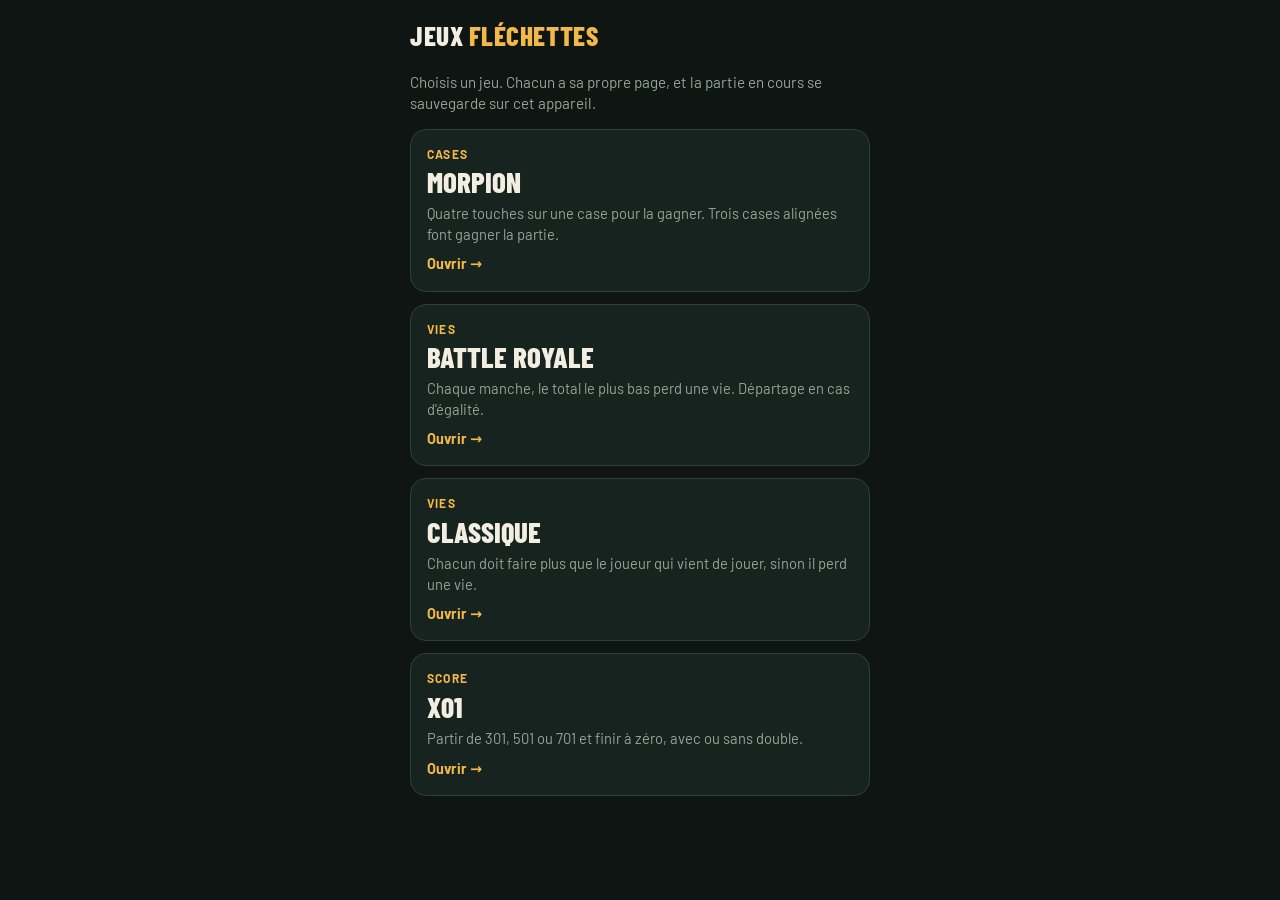
==== index.html @ 3ac0a820 "Add files via upload" ====
<!doctype html>
<html lang="fr">
<head>
<meta charset="utf-8">
<meta name="viewport" content="width=device-width, initial-scale=1, viewport-fit=cover">
<title>Jeux fléchettes</title>
<meta name="description" content="Page principale : morpion, battle royale, classique et X01 à fléchettes.">
<meta name="theme-color" content="#0E1512">
<link rel="icon" href="assets/favicon.svg" type="image/svg+xml">
<link rel="preconnect" href="https://fonts.googleapis.com">
<link rel="preconnect" href="https://fonts.gstatic.com" crossorigin>
<link rel="stylesheet" href="https://fonts.googleapis.com/css2?family=Barlow+Condensed:wght@700;800&family=Barlow:wght@400;600;700&display=swap">
<link rel="stylesheet" href="assets/style.css">
</head>
<body>
<noscript><p class="noscript">Cette page a besoin de JavaScript pour fonctionner.</p></noscript>
<main>
  <header class="top">
    <h1 class="brand">Jeux <span>fléchettes</span></h1>
  </header>
  <p class="intro">Choisis un jeu. Chacun a sa propre page, et la partie en cours se sauvegarde sur cet appareil.</p>

  <nav class="games" aria-label="Jeux">
    <a class="game" href="morpion/">
      <span class="tag">Cases</span>
      <h2>Morpion</h2>
      <p>Quatre touches sur une case pour la gagner. Trois cases alignées font gagner la partie.</p>
      <span class="go">Ouvrir →</span>
    </a>
    <a class="game" href="battle-royale/">
      <span class="tag">Vies</span>
      <h2>Battle royale</h2>
      <p>Chaque manche, le total le plus bas perd une vie. Départage en cas d'égalité.</p>
      <span class="go">Ouvrir →</span>
    </a>
    <a class="game" href="classique/">
      <span class="tag">Vies</span>
      <h2>Classique</h2>
      <p>Chacun doit faire plus que le joueur qui vient de jouer, sinon il perd une vie.</p>
      <span class="go">Ouvrir →</span>
    </a>
    <a class="game" href="x01/">
      <span class="tag">Score</span>
      <h2>X01</h2>
      <p>Partir de 301, 501 ou 701 et finir à zéro, avec ou sans double.</p>
      <span class="go">Ouvrir →</span>
    </a>
  </nav>
</main>
</body>
</html>
---- assets/style.css ----
/* Plan : une salle de fléchettes le soir. Fond vert très sombre, panneaux un peu
   plus clairs, deux couleurs d'équipe franches (rouge et vert menthe), or pour la
   bulle et les actions. Barlow Condensed pour les chiffres, Barlow pour le texte.
   Une seule face, sombre, avec toutes les couleurs déclarées explicitement. */
:root{
  --bg:#0E1512;
  --panel:#17231E;
  --panel-2:#1F2F28;
  --line:#2D4039;
  --ink:#F3EEE2;
  --muted:#93A59B;
  --a:#FF5C4D;
  --b:#3FD29A;
  --gold:#F2B84B;
  --display:"Barlow Condensed","Arial Narrow",Impact,sans-serif;
  --body:"Barlow",system-ui,-apple-system,"Segoe UI",Roboto,sans-serif;
  color-scheme:dark;
}
*{box-sizing:border-box}
html{background:var(--bg)}
body{
  margin:0;
  min-height:100%;
  background:var(--bg);
  color:var(--ink);
  font-family:var(--body);
  font-size:16px;
  line-height:1.4;
  padding-left:max(16px,env(safe-area-inset-left,0px));
  padding-right:max(16px,env(safe-area-inset-right,0px));
  padding-block:14px 28px;
  -webkit-font-smoothing:antialiased;
}
main{max-width:460px;margin:0 auto;display:grid;gap:14px}
button{font:inherit;color:inherit;cursor:pointer;touch-action:manipulation;-webkit-tap-highlight-color:transparent;border:0;background:none;padding:0}
button:disabled{opacity:.4;cursor:default}
.btn:focus-visible,.cell:focus-visible,.toggle:focus-visible,.mult button:focus-visible,.key:focus-visible{outline:2px solid var(--gold);outline-offset:2px}

.top{display:flex;align-items:center;justify-content:space-between;gap:12px;min-height:44px}
.brand{margin:0;font-family:var(--display);font-weight:800;font-size:1.7rem;line-height:1;text-transform:uppercase;letter-spacing:.02em}
.brand span{color:var(--gold)}

.btn{min-height:48px;padding:12px 14px;border-radius:12px;background:var(--panel-2);border:1px solid var(--line);font-weight:600;font-size:1rem;text-align:center;transition:transform .08s}
.btn:active{transform:scale(.97)}
.btn.primary{background:var(--gold);border-color:var(--gold);color:#1A1405;font-family:var(--display);font-weight:800;font-size:1.3rem;text-transform:uppercase;letter-spacing:.04em}
.btn.ghost{background:transparent;border-color:var(--line);font-size:.95rem;padding:8px 14px;min-height:40px}

[data-screen]{display:grid;gap:14px}
.card{background:var(--panel);border:1px solid var(--line);border-radius:16px;padding:16px;display:grid;gap:12px;min-width:0}
.card p{margin:0;color:var(--muted);font-size:.95rem}
.sect{margin:0;font-family:var(--display);font-weight:800;font-size:1.6rem;text-transform:uppercase;line-height:1}
.note{margin:0;color:var(--muted);font-size:.9rem;min-height:1.2em}
.hint{margin:0;color:var(--muted);font-size:.9rem}

.field{display:grid;gap:6px}
.field input{width:100%;min-width:0;min-height:48px;padding:12px 14px;font:inherit;font-size:1.1rem;color:var(--ink);background:var(--bg);border:1px solid var(--line);border-radius:10px}
.field input:focus{outline:2px solid var(--gold);outline-offset:0}
.field.ra input{box-shadow:inset 6px 0 0 var(--a)}
.field.rb input{box-shadow:inset 6px 0 0 var(--b)}
.flabel,.field label{font-size:.8rem;font-weight:700;color:var(--muted);text-transform:uppercase;letter-spacing:.08em}

.plist{display:grid;gap:8px}
.prowin{display:grid;grid-template-columns:minmax(0,1fr) auto;gap:8px;align-items:center}
.plist input{width:100%;min-width:0;min-height:48px;padding:12px 14px;font:inherit;font-size:1.05rem;color:var(--ink);background:var(--bg);border:1px solid var(--line);border-radius:10px}
.plist input:focus{outline:2px solid var(--gold);outline-offset:0}
.plist .rm{min-width:48px;min-height:48px;font-size:1.3rem;padding:0}
.stepper{display:grid;grid-template-columns:56px minmax(0,1fr) 56px;gap:10px;align-items:center}
.stepper .btn{padding:8px;font-size:1.4rem;min-height:48px}
.stepper output{text-align:center;font-family:var(--display);font-weight:800;font-size:2.4rem;line-height:1}

.toggle{width:100%;min-height:56px;display:flex;align-items:center;justify-content:space-between;gap:12px;padding:10px 14px;background:var(--bg);border:1px solid var(--line);border-radius:10px;text-align:left}
.toggle b{display:block;font-weight:700}
.toggle small{display:block;color:var(--muted);font-size:.85rem}
.sw{flex:none;position:relative;width:48px;height:28px;border-radius:999px;background:var(--line);transition:background .2s}
.sw::after{content:"";position:absolute;top:4px;left:4px;width:20px;height:20px;border-radius:50%;background:var(--ink);transition:transform .2s}
.toggle[aria-pressed="true"] .sw{background:var(--gold)}
.toggle[aria-pressed="true"] .sw::after{transform:translateX(20px);background:#1A1405}

.scores{display:grid;grid-template-columns:1fr 1fr;gap:10px}
.team{--c:var(--a);min-width:0;display:grid;gap:8px;padding:12px;background:var(--panel);border:1px solid var(--line);border-radius:14px;transition:border-color .2s,background .2s}
.team[data-t="1"]{--c:var(--b)}
.team.active{background:var(--panel-2);border-color:var(--c);box-shadow:0 0 0 1px var(--c)}
.tname{font-weight:700;font-size:1.05rem;color:var(--c);white-space:nowrap;overflow:hidden;text-overflow:ellipsis}
.tnums{display:flex;gap:14px;color:var(--muted);font-size:.78rem;text-transform:uppercase;letter-spacing:.06em}
.tnums span{display:flex;flex-direction:column;line-height:1}
.tnums b{font-family:var(--display);font-size:1.7rem;font-weight:800;color:var(--ink);letter-spacing:0;margin-bottom:2px}

.status{display:flex;align-items:center;justify-content:space-between;gap:12px;min-height:40px}
.turn{font-family:var(--display);font-weight:700;font-size:1.3rem;text-transform:uppercase;letter-spacing:.03em;white-space:nowrap;overflow:hidden;text-overflow:ellipsis;min-width:0}
.count{flex:none;color:var(--muted);font-weight:600;font-size:.95rem;white-space:nowrap}

.mult{display:grid;grid-template-columns:repeat(3,minmax(0,1fr));gap:4px;padding:4px;background:var(--panel);border:1px solid var(--line);border-radius:12px}
.mult button{min-height:44px;padding:8px 6px;border-radius:9px;font-weight:700;font-size:1rem;color:var(--muted);transition:background .15s,color .15s}
.mult button[aria-pressed="true"]{background:var(--gold);color:#1A1405}

.board{display:grid;grid-template-columns:repeat(3,minmax(0,1fr));gap:8px}
.cell{position:relative;min-width:0;aspect-ratio:1;display:flex;flex-direction:column;align-items:center;justify-content:center;gap:6px;padding:6px;background:var(--panel);border:1px solid var(--line);border-radius:12px;color:var(--ink);transition:transform .08s,background .2s,box-shadow .2s}
.cell:active{transform:scale(.95)}
.cell .val{font-family:var(--display);font-weight:800;font-size:clamp(2.2rem,12vw,3.3rem);line-height:1;font-variant-numeric:tabular-nums}
.cell.bull .val{color:var(--gold);font-size:clamp(1.5rem,8.5vw,2.3rem);letter-spacing:.03em}
.cell .tally{display:grid;gap:5px}
.trow{display:flex;gap:5px;justify-content:center}
.trow i{display:block;width:9px;height:9px;border-radius:50%;border:1.5px solid currentColor;opacity:.35}
.trow i.on{opacity:1;background:currentColor}
.trow.ta{color:var(--a)}
.trow.tb{color:var(--b)}
.cell .own{display:none;max-width:100%;padding:0 4px;font-size:.78rem;font-weight:700;text-transform:uppercase;letter-spacing:.06em;white-space:nowrap;overflow:hidden;text-overflow:ellipsis}
.cell.won{background:var(--c);border-color:var(--c);color:#0E1512}
.cell.won .own{display:block}
.cell.won.bull .val{color:#0E1512}
.cell.line{box-shadow:0 0 0 3px var(--gold)}
.cell[data-w="0"]{--c:var(--a)}
.cell[data-w="1"]{--c:var(--b)}

.players{display:grid;gap:8px}
.prow{display:grid;grid-template-columns:minmax(0,1fr) auto 64px;gap:10px;align-items:center;padding:10px 12px;background:var(--panel);border:1px solid var(--line);border-radius:12px;transition:border-color .2s,background .2s}
.prow.active{border-color:var(--gold);background:var(--panel-2)}
.prow.out{opacity:.4}
.pname{font-weight:700;white-space:nowrap;overflow:hidden;text-overflow:ellipsis;min-width:0}
.hearts{display:flex;gap:4px;flex-wrap:wrap;justify-content:flex-end}
.heart{display:block;width:12px;height:12px;border-radius:50%;border:2px solid var(--a)}
.heart.on{background:var(--a)}
.ptot{font-family:var(--display);font-weight:800;font-size:1.5rem;text-align:right;line-height:1}
.tag2{font-family:var(--body);font-size:.72rem;font-weight:700;text-transform:uppercase;letter-spacing:.06em;color:var(--muted)}

.curname{font-family:var(--display);font-weight:800;font-size:1.5rem;text-transform:uppercase;min-width:0;white-space:nowrap;overflow:hidden;text-overflow:ellipsis}
.slots{display:grid;grid-template-columns:repeat(3,minmax(0,1fr));gap:8px}
.slot{min-height:60px;border-radius:12px;border:1px dashed var(--line);display:flex;flex-direction:column;align-items:center;justify-content:center;font-family:var(--display);font-weight:800;font-size:1.5rem;line-height:1}
.slot.filled{border:1px solid var(--gold);color:var(--gold);background:var(--bg)}
.slot small{font-family:var(--body);font-size:.8rem;font-weight:600;color:var(--muted);margin-top:4px}
.info{padding:10px 12px;border-radius:12px;background:var(--panel);border:1px dashed var(--line);font-size:.92rem;min-height:44px}

.keypad{display:grid;grid-template-columns:repeat(5,minmax(0,1fr));gap:6px}
.key{min-height:46px;border-radius:10px;background:var(--panel-2);border:1px solid var(--line);font-family:var(--display);font-weight:800;font-size:1.35rem;transition:transform .08s}
.key:active{transform:scale(.95)}
.key[data-sp]{font-family:var(--body);font-weight:700;font-size:.95rem}
.key[data-sp="0"]{grid-column:span 1;color:var(--muted)}
.key[data-sp="25"],.key[data-sp="50"]{grid-column:span 2;color:var(--gold)}

.actions{display:grid;grid-template-columns:repeat(3,minmax(0,1fr));gap:8px}
.actions .btn{padding:12px 6px;font-size:.95rem}
.actions.two{grid-template-columns:minmax(0,1fr) minmax(0,1fr)}
.actions.two .btn.primary{font-size:1.2rem}

.end{border-color:var(--gold);text-align:center;justify-items:center}
.end h2{margin:0;font-family:var(--display);font-weight:800;font-size:2.2rem;line-height:1;text-transform:uppercase;color:var(--gold);text-wrap:balance}
.end .row2{display:grid;grid-template-columns:1fr 1fr;gap:8px;width:100%}
#lnext{grid-column:1 / -1}
.srows{display:grid;width:100%;text-align:left;gap:0}
.stagehd{margin-top:6px;font-family:var(--display);font-weight:800;font-size:1.1rem;text-transform:uppercase;letter-spacing:.04em;color:var(--gold)}
.srow{display:flex;justify-content:space-between;gap:12px;padding:8px 0;border-bottom:1px solid var(--line);font-size:.95rem}
.srow b{font-family:var(--display);font-size:1.2rem}

.toast{position:fixed;left:50%;bottom:calc(18px + env(safe-area-inset-bottom,0px));transform:translateX(-50%);max-width:calc(100% - 32px);padding:10px 16px;border-radius:999px;background:var(--ink);color:var(--bg);font-weight:700;font-size:.95rem;text-align:center;z-index:20;box-shadow:0 8px 24px rgba(0,0,0,.4)}

@media (prefers-reduced-motion:reduce){*{transition:none!important}}
.chips{display:grid;grid-template-columns:repeat(3,minmax(0,1fr));gap:8px}
.chips button{min-height:52px;border-radius:12px;background:var(--panel-2);border:1px solid var(--line);font-family:var(--display);font-weight:800;font-size:1.6rem;line-height:1}
.chips button[aria-pressed="true"]{background:var(--gold);border-color:var(--gold);color:#1A1405}
.prow.win{border-color:var(--gold);background:var(--panel-2)}
.xscore{font-family:var(--display);font-weight:800;font-size:2.4rem;line-height:1;font-variant-numeric:tabular-nums;text-align:right}
.xlast{font-size:.85rem;color:var(--muted);text-align:right;min-width:0}
.prow.x{grid-template-columns:minmax(0,1fr) auto 64px}
#xrem{font-family:var(--display);font-weight:800;font-size:1.5rem;color:var(--gold)}
.intro{margin:0;color:var(--muted);font-size:.95rem}
.games{display:grid;gap:12px}
a.game{display:grid;gap:6px;padding:16px;background:var(--panel);border:1px solid var(--line);border-radius:16px;color:var(--ink);text-decoration:none;transition:transform .08s,border-color .2s}
a.game:active{transform:scale(.98)}
a.game:hover{border-color:var(--gold)}
a.game:focus-visible{outline:2px solid var(--gold);outline-offset:2px}
a.game .tag{font-size:.75rem;font-weight:700;letter-spacing:.1em;text-transform:uppercase;color:var(--gold)}
a.game h2{margin:0;font-family:var(--display);font-weight:800;font-size:1.8rem;line-height:1;text-transform:uppercase}
a.game p{margin:0;color:var(--muted);font-size:.92rem}
a.game .go{margin-top:4px;font-weight:700;color:var(--gold);font-size:.9rem}

/* Compléments pour la version GitHub Pages */
a.btn{text-decoration:none;display:inline-flex;align-items:center;justify-content:center;color:var(--ink)}
.bar{display:flex;gap:8px;align-items:center;flex:none}
.noscript{padding:16px;color:var(--ink)}
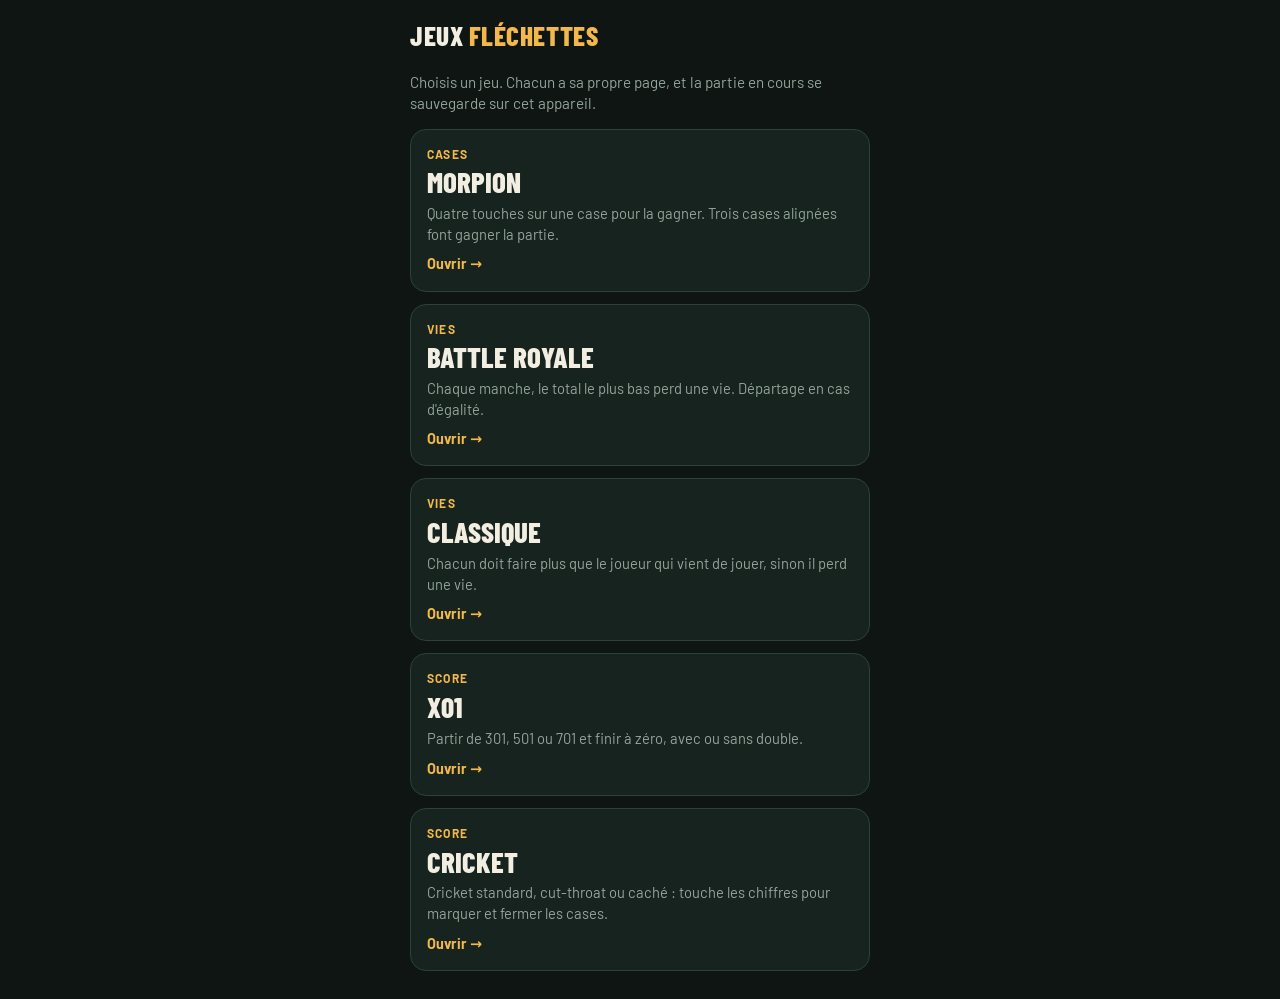
==== commit e6543aac: "Ajoute le jeu Cricket (standard, cut-throat, hidden) - Nouvelle page cricket/ : appuyer sur les chif" ====
--- a/index.html
+++ b/index.html
@@ -7,6 +7,7 @@
 <meta name="description" content="Page principale : morpion, battle royale, classique et X01 à fléchettes.">
 <meta name="theme-color" content="#0E1512">
 <link rel="icon" href="assets/favicon.svg" type="image/svg+xml">
+<link rel="apple-touch-icon" href="assets/apple-touch-icon.png">
 <link rel="preconnect" href="https://fonts.googleapis.com">
 <link rel="preconnect" href="https://fonts.gstatic.com" crossorigin>
 <link rel="stylesheet" href="https://fonts.googleapis.com/css2?family=Barlow+Condensed:wght@700;800&family=Barlow:wght@400;600;700&display=swap">
@@ -45,6 +46,12 @@
       <p>Partir de 301, 501 ou 701 et finir à zéro, avec ou sans double.</p>
       <span class="go">Ouvrir →</span>
     </a>
+    <a class="game" href="cricket/">
+      <span class="tag">Score</span>
+      <h2>Cricket</h2>
+      <p>Cricket standard, cut-throat ou caché : touche les chiffres pour marquer et fermer les cases.</p>
+      <span class="go">Ouvrir →</span>
+    </a>
   </nav>
 </main>
 </body>
--- a/assets/style.css
+++ b/assets/style.css
@@ -31,7 +31,7 @@
   padding-block:14px 28px;
   -webkit-font-smoothing:antialiased;
 }
-main{max-width:460px;margin:0 auto;display:grid;gap:14px}
+main{max-width:460px;margin:0 auto;display:grid;grid-template-columns:minmax(0,1fr);gap:14px}
 button{font:inherit;color:inherit;cursor:pointer;touch-action:manipulation;-webkit-tap-highlight-color:transparent;border:0;background:none;padding:0}
 button:disabled{opacity:.4;cursor:default}
 .btn:focus-visible,.cell:focus-visible,.toggle:focus-visible,.mult button:focus-visible,.key:focus-visible{outline:2px solid var(--gold);outline-offset:2px}
@@ -177,3 +177,24 @@
 a.btn{text-decoration:none;display:inline-flex;align-items:center;justify-content:center;color:var(--ink)}
 .bar{display:flex;gap:8px;align-items:center;flex:none}
 .noscript{padding:16px;color:var(--ink)}
+
+/* Cricket */
+.modes{display:grid;grid-template-columns:repeat(3,minmax(0,1fr));gap:6px;padding:4px;background:var(--bg);border:1px solid var(--line);border-radius:12px}
+.modes button{min-height:44px;padding:6px 4px;border-radius:9px;font-weight:700;font-size:.95rem;color:var(--muted)}
+.modes button[aria-pressed="true"]{background:var(--gold);color:#1A1405}
+.ctable{display:grid;gap:6px;padding:10px;background:var(--panel);border:1px solid var(--line);border-radius:14px;min-width:0}
+.crow{display:grid;grid-template-columns:52px repeat(var(--n,2),minmax(0,1fr));gap:4px;align-items:center;min-height:38px}
+.chead .cname{font-weight:700;font-size:.85rem;color:var(--pc);white-space:nowrap;overflow:hidden;text-overflow:ellipsis;text-align:center;padding:6px 2px;border-radius:8px;min-width:0}
+.chead .cname.cur{background:var(--panel-2);box-shadow:inset 0 -3px 0 var(--pc)}
+.ctr .clab{font-family:var(--display);font-weight:800;font-size:1.3rem;line-height:1}
+.ctr .clab.hid{color:var(--muted)}
+.mk{display:flex;align-items:center;justify-content:center;gap:2px;min-height:36px;border-radius:8px;border:1px solid var(--line);background:var(--bg);font-family:var(--display);font-weight:800;font-size:1.3rem;color:var(--pc);min-width:0}
+.mk small{font-family:var(--body);font-size:.7rem}
+.mk.closed{background:var(--pc);color:#0E1512;border-color:var(--pc)}
+.ctr.done{opacity:.45}
+.cpts{border-top:1px solid var(--line);padding-top:8px}
+.cpts .clab{font-family:var(--display);font-weight:800;text-transform:uppercase;color:var(--muted)}
+.pv{text-align:center;font-family:var(--display);font-weight:800;font-size:1.8rem;line-height:1;color:var(--pc);font-variant-numeric:tabular-nums}
+.tested{margin:4px 0 0;color:var(--muted);font-size:.85rem}
+.crow > *{min-width:0}
+.ctable{overflow-x:auto}
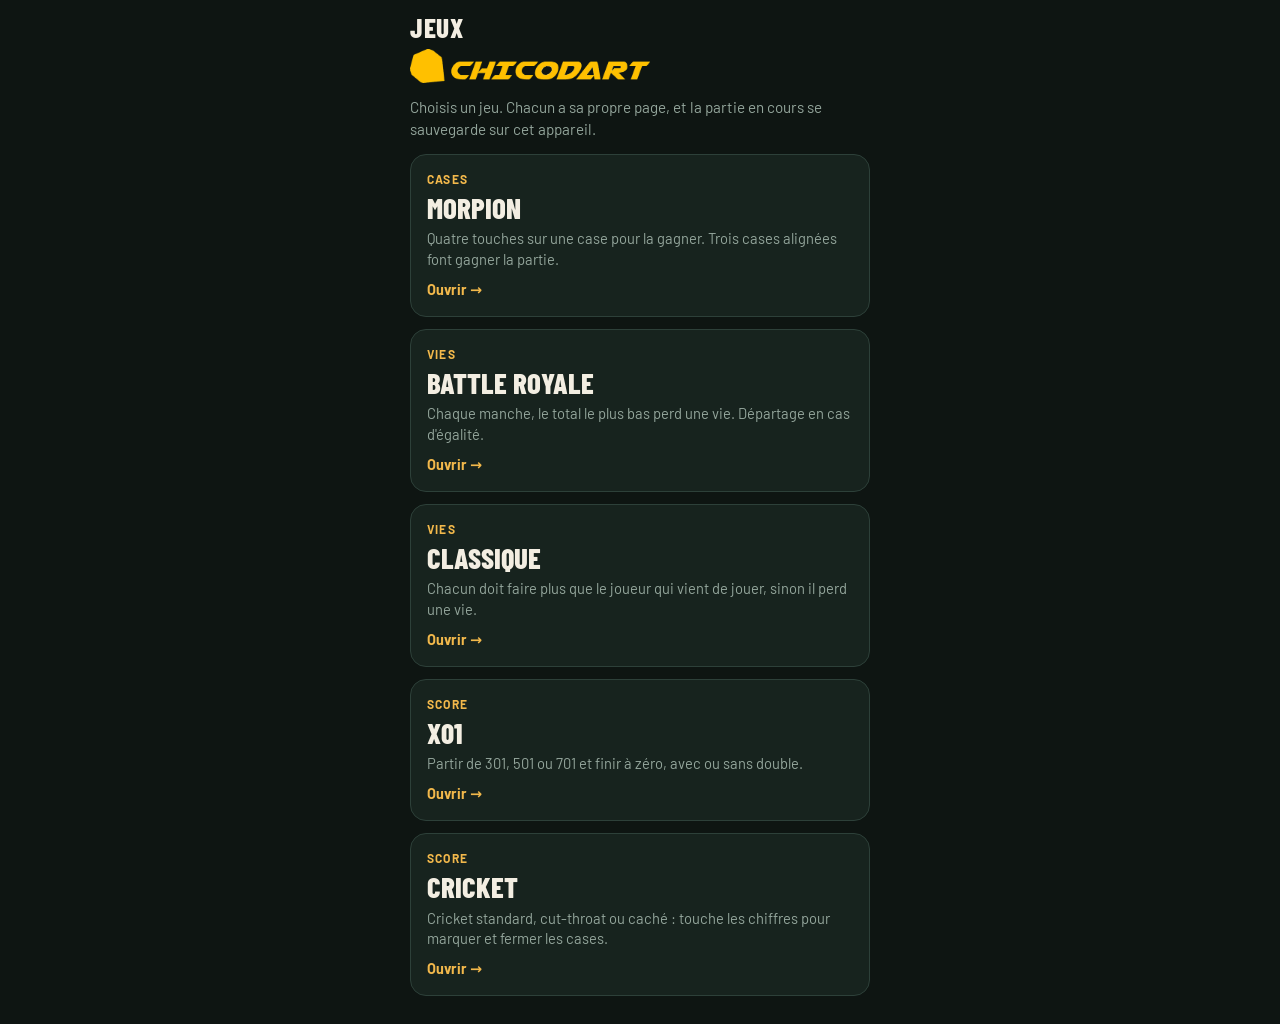
==== commit 99680b26: "Remplace « fléchettes » par le logo Chicodart dans l'en-tête - Nouveau assets/logo.png (fond transpa" ====
--- a/index.html
+++ b/index.html
@@ -17,7 +17,7 @@
 <noscript><p class="noscript">Cette page a besoin de JavaScript pour fonctionner.</p></noscript>
 <main>
   <header class="top">
-    <h1 class="brand">Jeux <span>fléchettes</span></h1>
+    <h1 class="brand">Jeux <img class="logo" src="assets/logo.png" alt="Chicodart"></h1>
   </header>
   <p class="intro">Choisis un jeu. Chacun a sa propre page, et la partie en cours se sauvegarde sur cet appareil.</p>
 
--- a/assets/style.css
+++ b/assets/style.css
@@ -39,6 +39,7 @@
 .top{display:flex;align-items:center;justify-content:space-between;gap:12px;min-height:44px}
 .brand{margin:0;font-family:var(--display);font-weight:800;font-size:1.7rem;line-height:1;text-transform:uppercase;letter-spacing:.02em}
 .brand span{color:var(--gold)}
+.brand img.logo{display:block;width:min(240px,62vw);height:auto;margin-top:8px}
 
 .btn{min-height:48px;padding:12px 14px;border-radius:12px;background:var(--panel-2);border:1px solid var(--line);font-weight:600;font-size:1rem;text-align:center;transition:transform .08s}
 .btn:active{transform:scale(.97)}
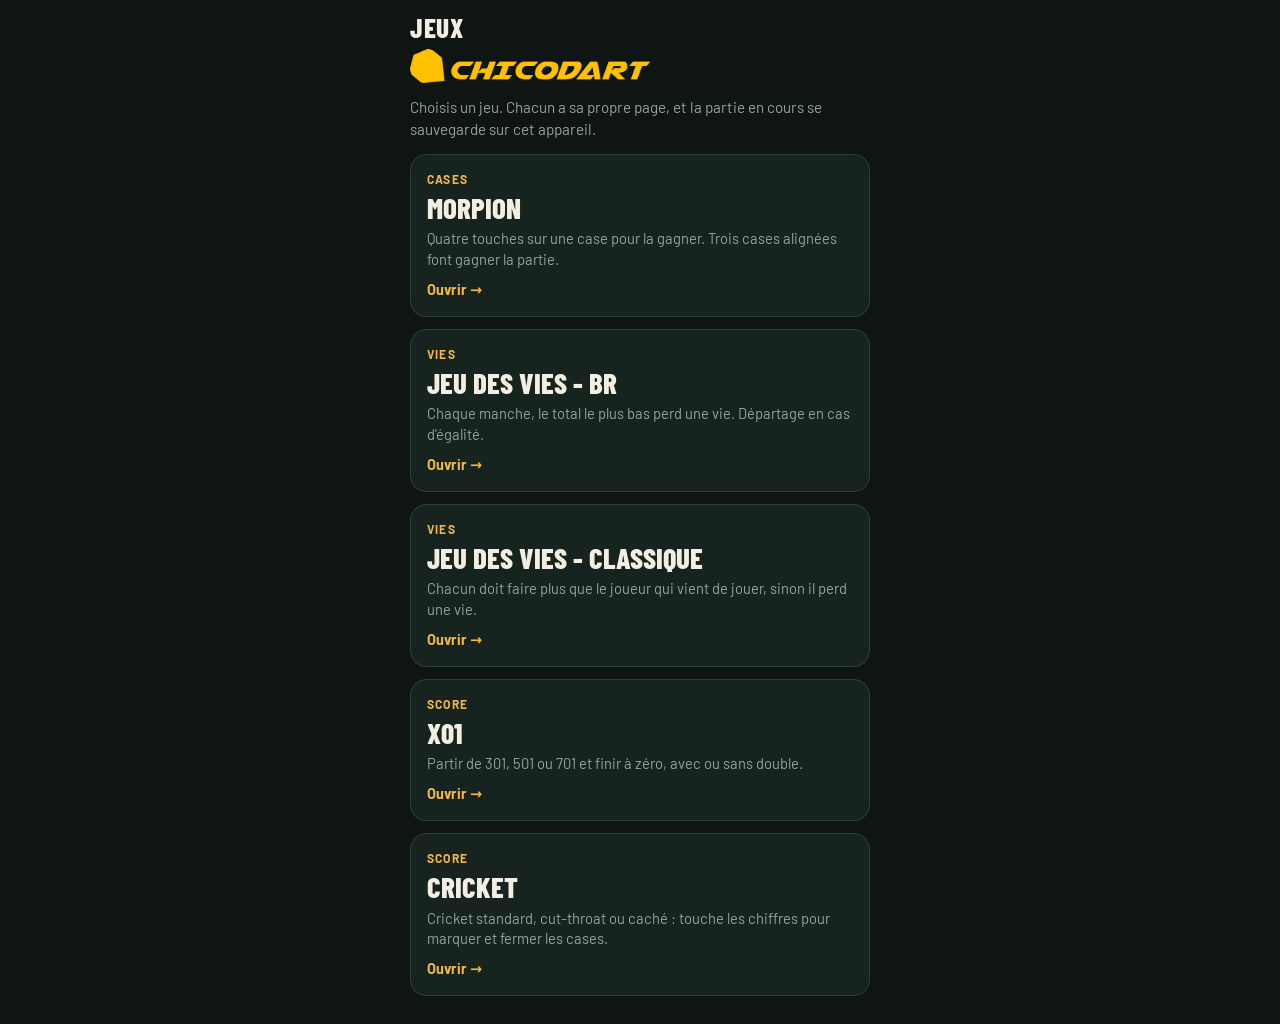
==== commit 18b2cbb2: "Jeu des vies : cœurs à la place des points, nouveaux noms - Vies affichées avec le cœur pixel (asset" ====
--- a/index.html
+++ b/index.html
@@ -4,7 +4,7 @@
 <meta charset="utf-8">
 <meta name="viewport" content="width=device-width, initial-scale=1, viewport-fit=cover">
 <title>Jeux fléchettes</title>
-<meta name="description" content="Page principale : morpion, battle royale, classique et X01 à fléchettes.">
+<meta name="description" content="Page principale : morpion, jeu des vies - BR, jeu des vies - classique et X01 à fléchettes.">
 <meta name="theme-color" content="#0E1512">
 <link rel="icon" href="assets/favicon.svg" type="image/svg+xml">
 <link rel="apple-touch-icon" href="assets/apple-touch-icon.png">
@@ -30,13 +30,13 @@
     </a>
     <a class="game" href="battle-royale/">
       <span class="tag">Vies</span>
-      <h2>Battle royale</h2>
+      <h2>Jeu des vies - BR</h2>
       <p>Chaque manche, le total le plus bas perd une vie. Départage en cas d'égalité.</p>
       <span class="go">Ouvrir →</span>
     </a>
     <a class="game" href="classique/">
       <span class="tag">Vies</span>
-      <h2>Classique</h2>
+      <h2>Jeu des vies - classique</h2>
       <p>Chacun doit faire plus que le joueur qui vient de jouer, sinon il perd une vie.</p>
       <span class="go">Ouvrir →</span>
     </a>
--- a/assets/style.css
+++ b/assets/style.css
@@ -40,6 +40,7 @@
 .brand{margin:0;font-family:var(--display);font-weight:800;font-size:1.7rem;line-height:1;text-transform:uppercase;letter-spacing:.02em}
 .brand span{color:var(--gold)}
 .brand img.logo{display:block;width:min(240px,62vw);height:auto;margin-top:8px}
+.voice{margin:6px 0 0;font-size:.9rem;color:var(--muted);min-height:1.2em;overflow-wrap:anywhere}
 
 .btn{min-height:48px;padding:12px 14px;border-radius:12px;background:var(--panel-2);border:1px solid var(--line);font-weight:600;font-size:1rem;text-align:center;transition:transform .08s}
 .btn:active{transform:scale(.97)}
@@ -119,8 +120,8 @@
 .prow.out{opacity:.4}
 .pname{font-weight:700;white-space:nowrap;overflow:hidden;text-overflow:ellipsis;min-width:0}
 .hearts{display:flex;gap:4px;flex-wrap:wrap;justify-content:flex-end}
-.heart{display:block;width:12px;height:12px;border-radius:50%;border:2px solid var(--a)}
-.heart.on{background:var(--a)}
+.heart{display:block;width:22px;height:21px;background:url("heart.png") center/contain no-repeat;filter:grayscale(1);opacity:.22}
+.heart.on{filter:none;opacity:1}
 .ptot{font-family:var(--display);font-weight:800;font-size:1.5rem;text-align:right;line-height:1}
 .tag2{font-family:var(--body);font-size:.72rem;font-weight:700;text-transform:uppercase;letter-spacing:.06em;color:var(--muted)}
 
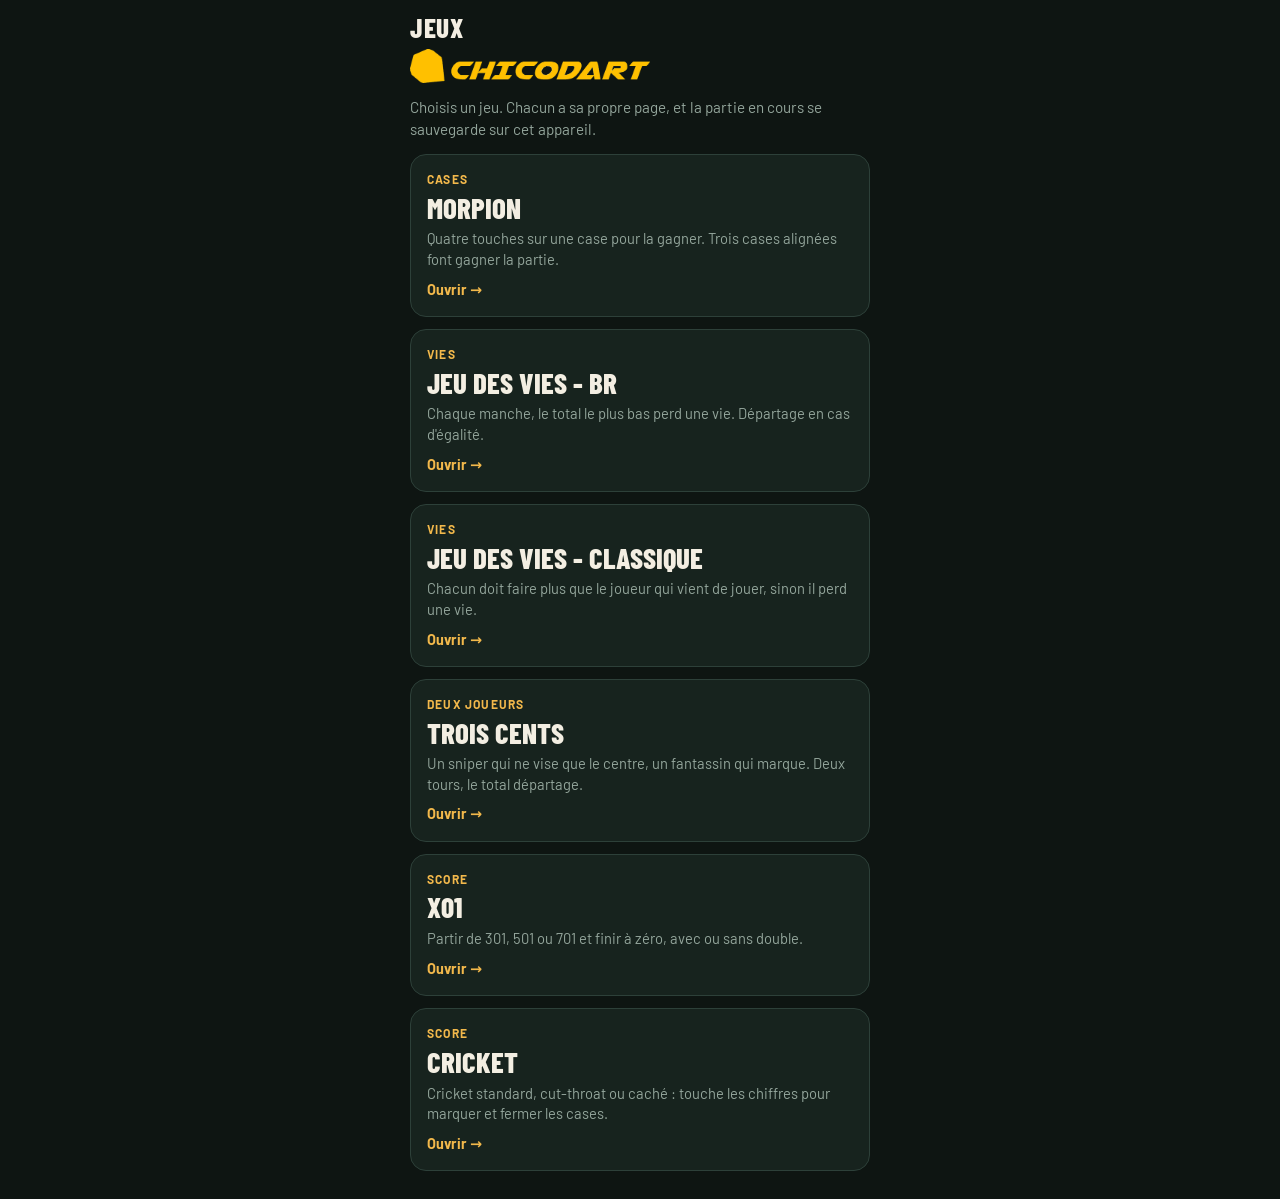
==== commit 4c1828b0: "Nouveau jeu : trois cents (à deux, sniper et fantassin) - Un sniper ne marque qu'au centre (25 et 50" ====
--- a/index.html
+++ b/index.html
@@ -40,6 +40,12 @@
       <p>Chacun doit faire plus que le joueur qui vient de jouer, sinon il perd une vie.</p>
       <span class="go">Ouvrir →</span>
     </a>
+    <a class="game" href="trois-cents/">
+      <span class="tag">Deux joueurs</span>
+      <h2>Trois cents</h2>
+      <p>Un sniper qui ne vise que le centre, un fantassin qui marque. Deux tours, le total départage.</p>
+      <span class="go">Ouvrir →</span>
+    </a>
     <a class="game" href="x01/">
       <span class="tag">Score</span>
       <h2>X01</h2>
--- a/assets/style.css
+++ b/assets/style.css
@@ -1,3 +1,4 @@
+[hidden]{display:none!important}
 /* Plan : une salle de fléchettes le soir. Fond vert très sombre, panneaux un peu
    plus clairs, deux couleurs d'équipe franches (rouge et vert menthe), or pour la
    bulle et les actions. Barlow Condensed pour les chiffres, Barlow pour le texte.
@@ -200,3 +201,14 @@
 .tested{margin:4px 0 0;color:var(--muted);font-size:.85rem}
 .crow > *{min-width:0}
 .ctable{overflow-x:auto}
+
+/* Poignée de glisser-déposer pour changer l'ordre des joueurs */
+.grip{touch-action:none;user-select:none;-webkit-user-select:none;cursor:grab;display:grid;place-items:center;min-width:40px;min-height:48px;font-size:1.5rem;line-height:1;color:var(--muted);border-radius:10px}
+.grip:active{cursor:grabbing;color:var(--gold)}
+.prowin.drag{grid-template-columns:auto minmax(0,1fr) auto;transition:transform .15s}
+.field.drag{position:relative;transition:transform .15s}
+.field.drag input{padding-right:52px}
+.field.drag .grip{position:absolute;right:0;bottom:0;height:48px}
+.prowin.dragging,.field.dragging{position:relative;z-index:2;transition:none;box-shadow:0 10px 24px rgba(0,0,0,.45);background:var(--panel-2);border-radius:12px}
+
+.role{font-size:.7rem;font-weight:700;text-transform:uppercase;letter-spacing:.08em;color:var(--gold);margin-left:6px}
